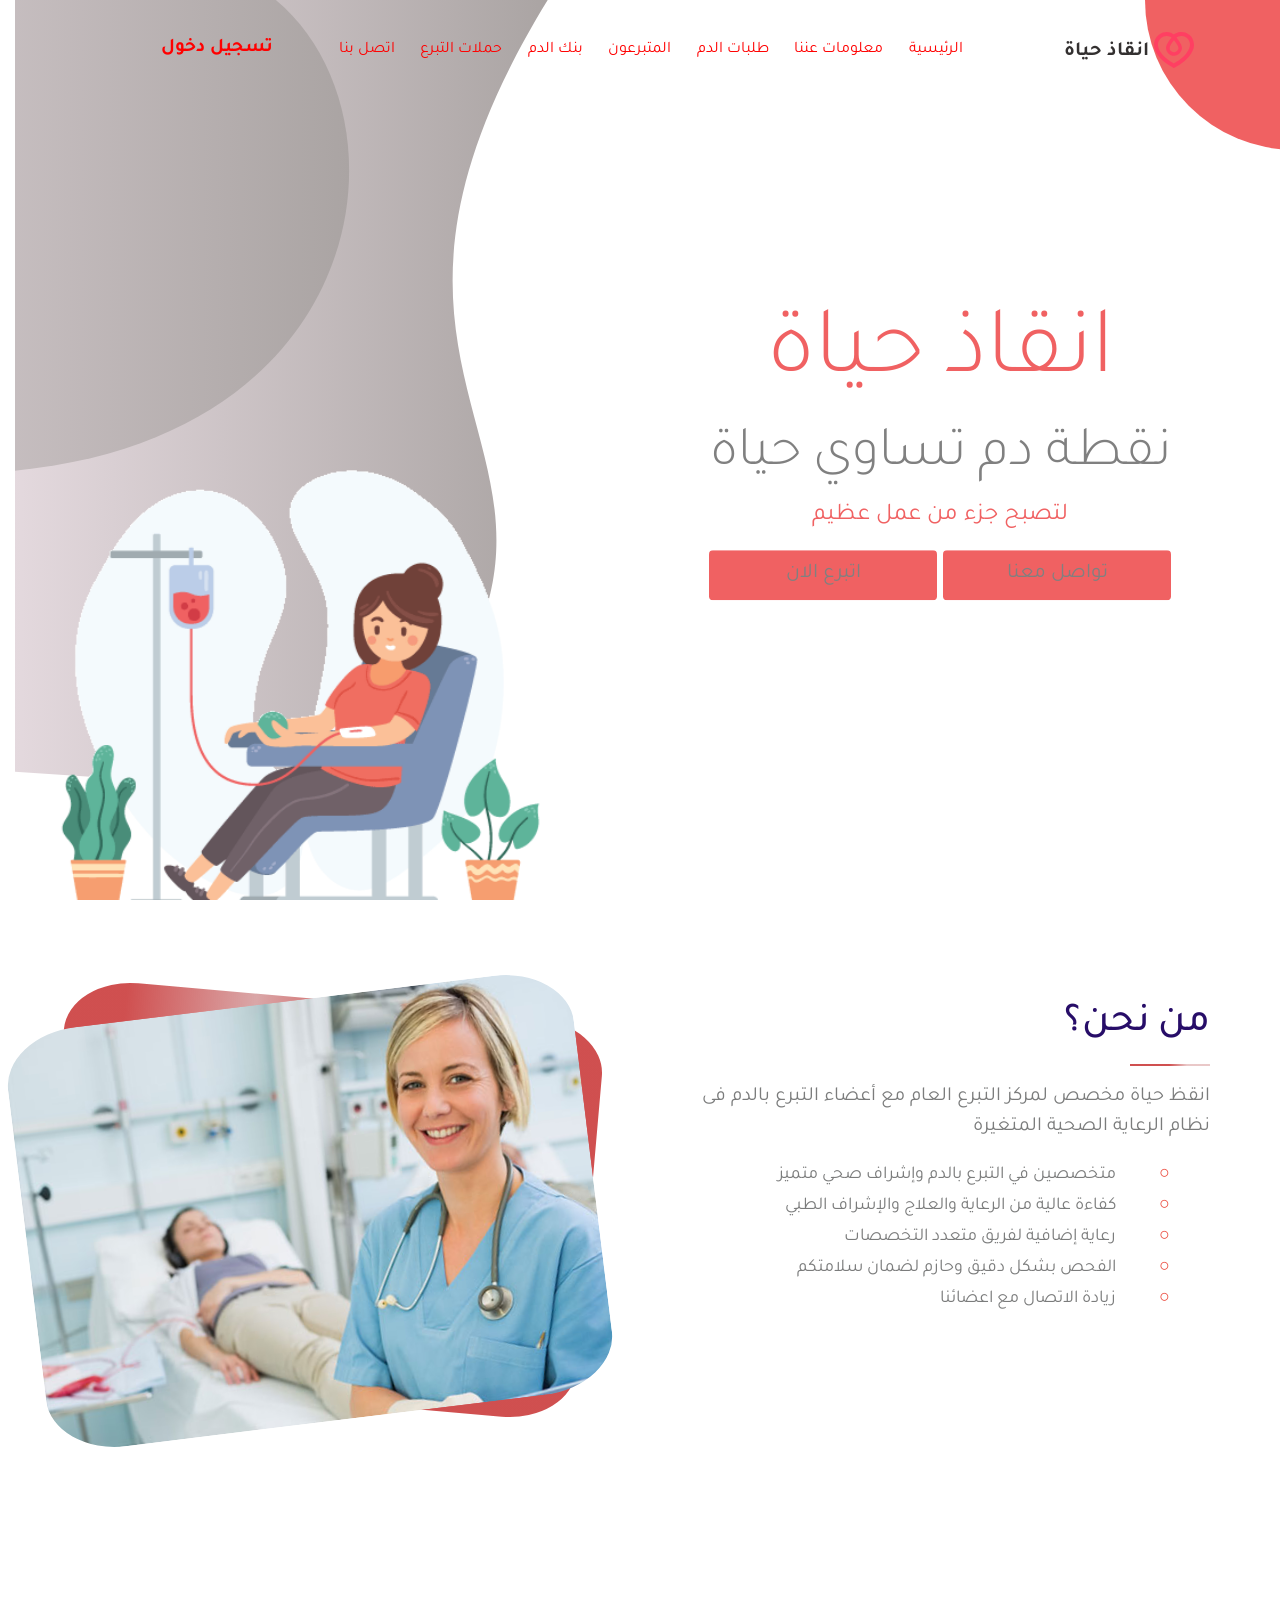
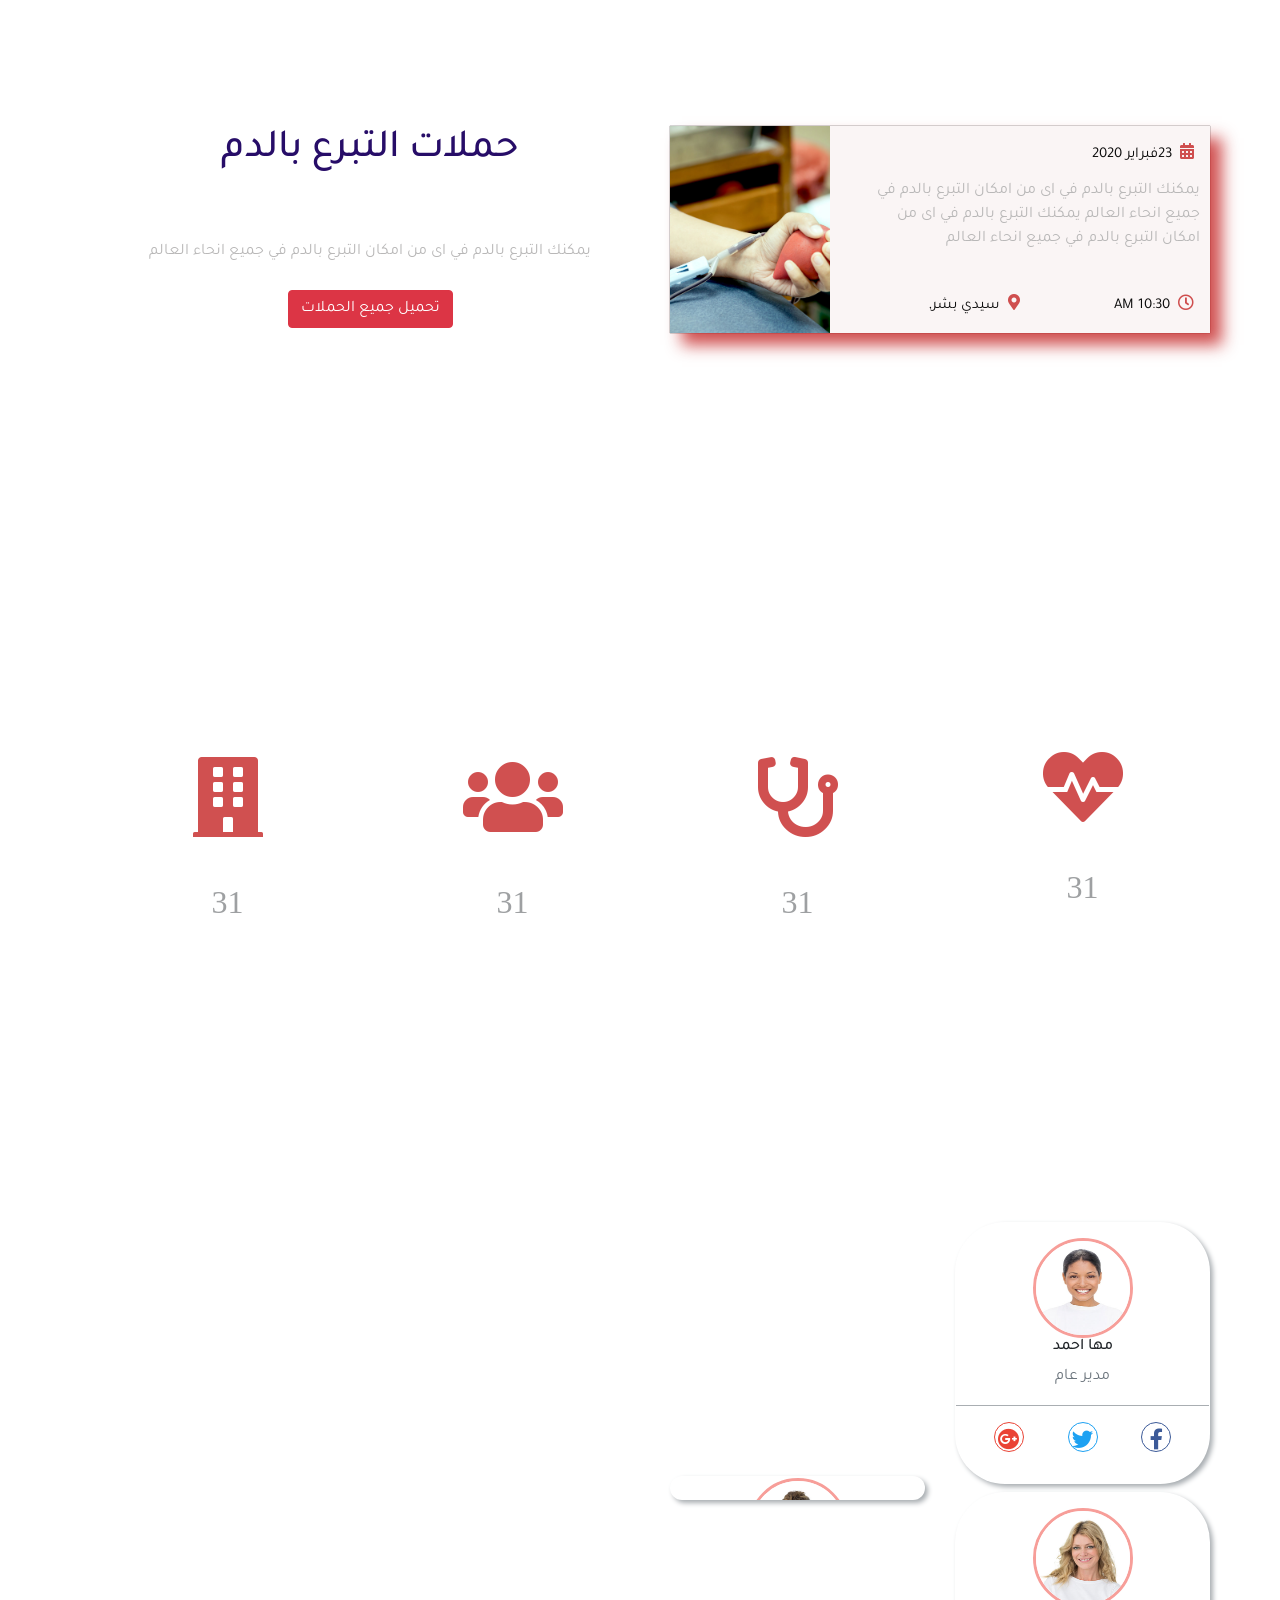
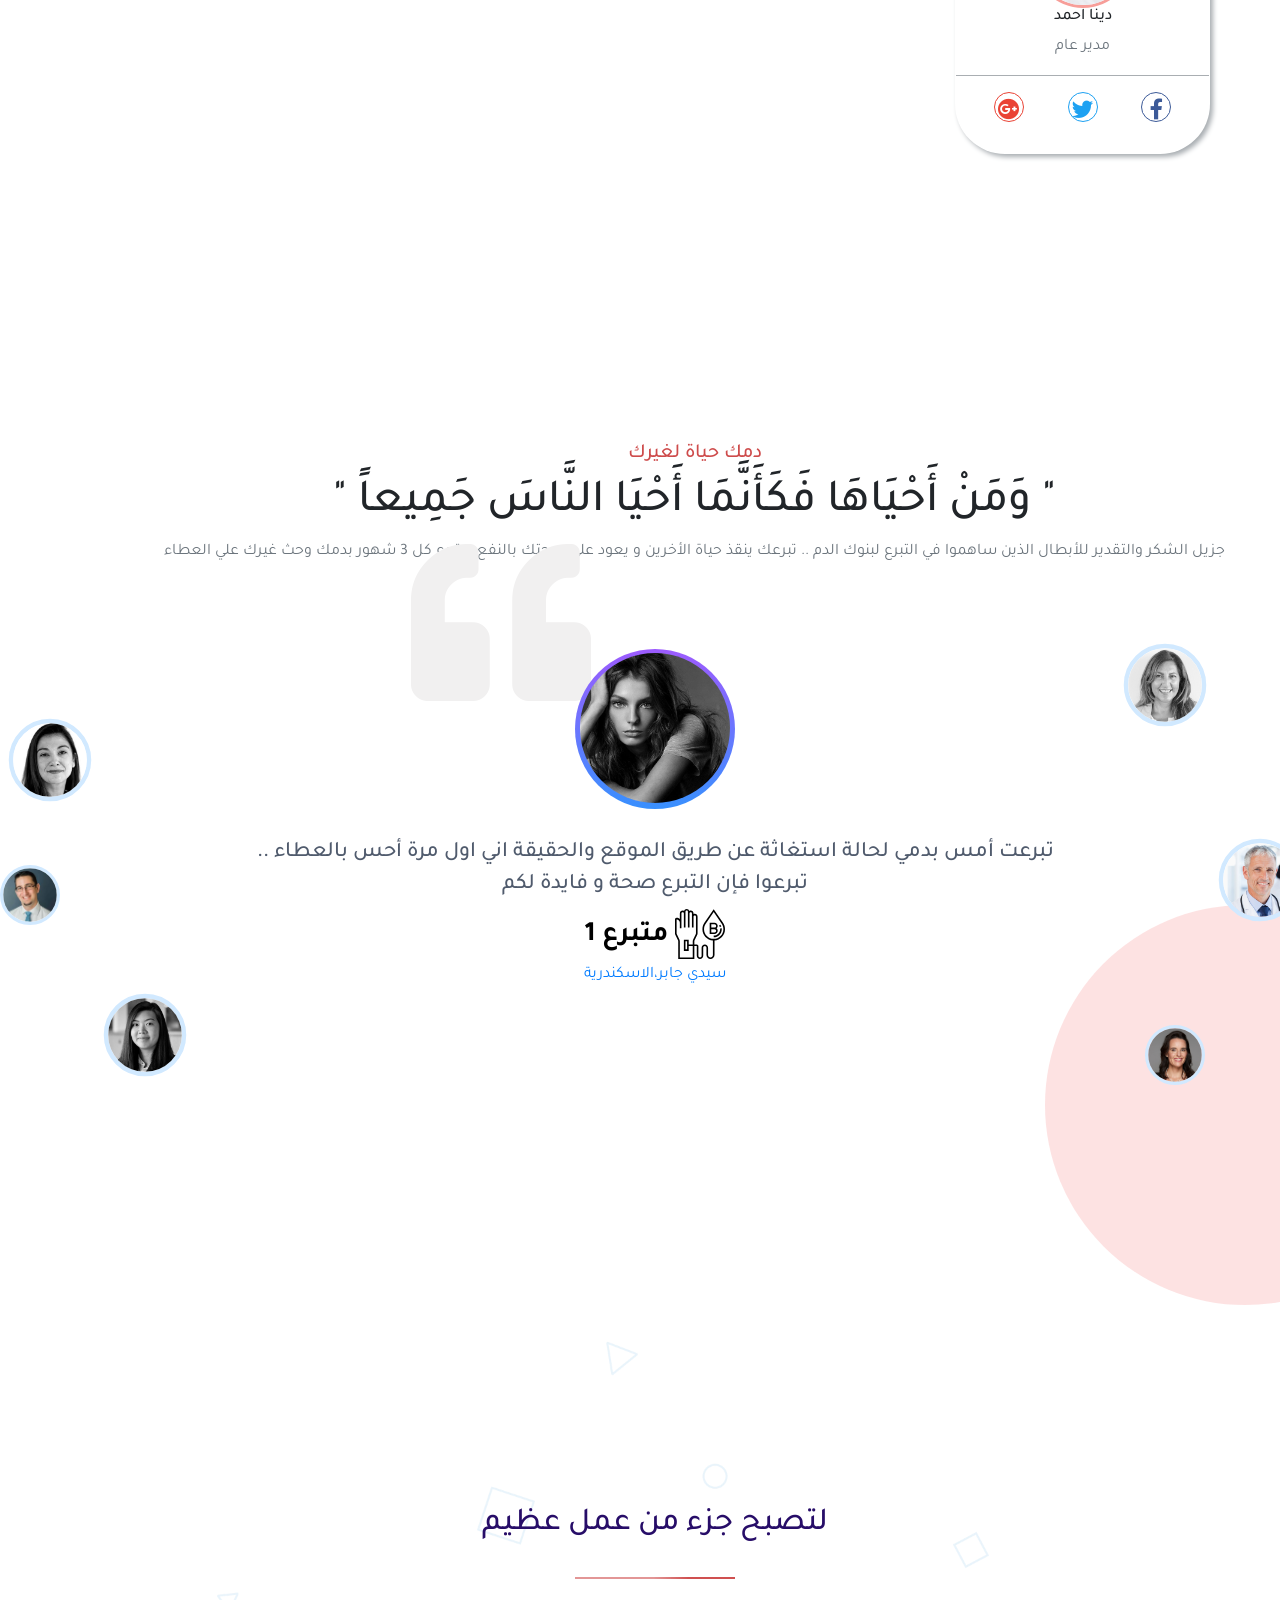
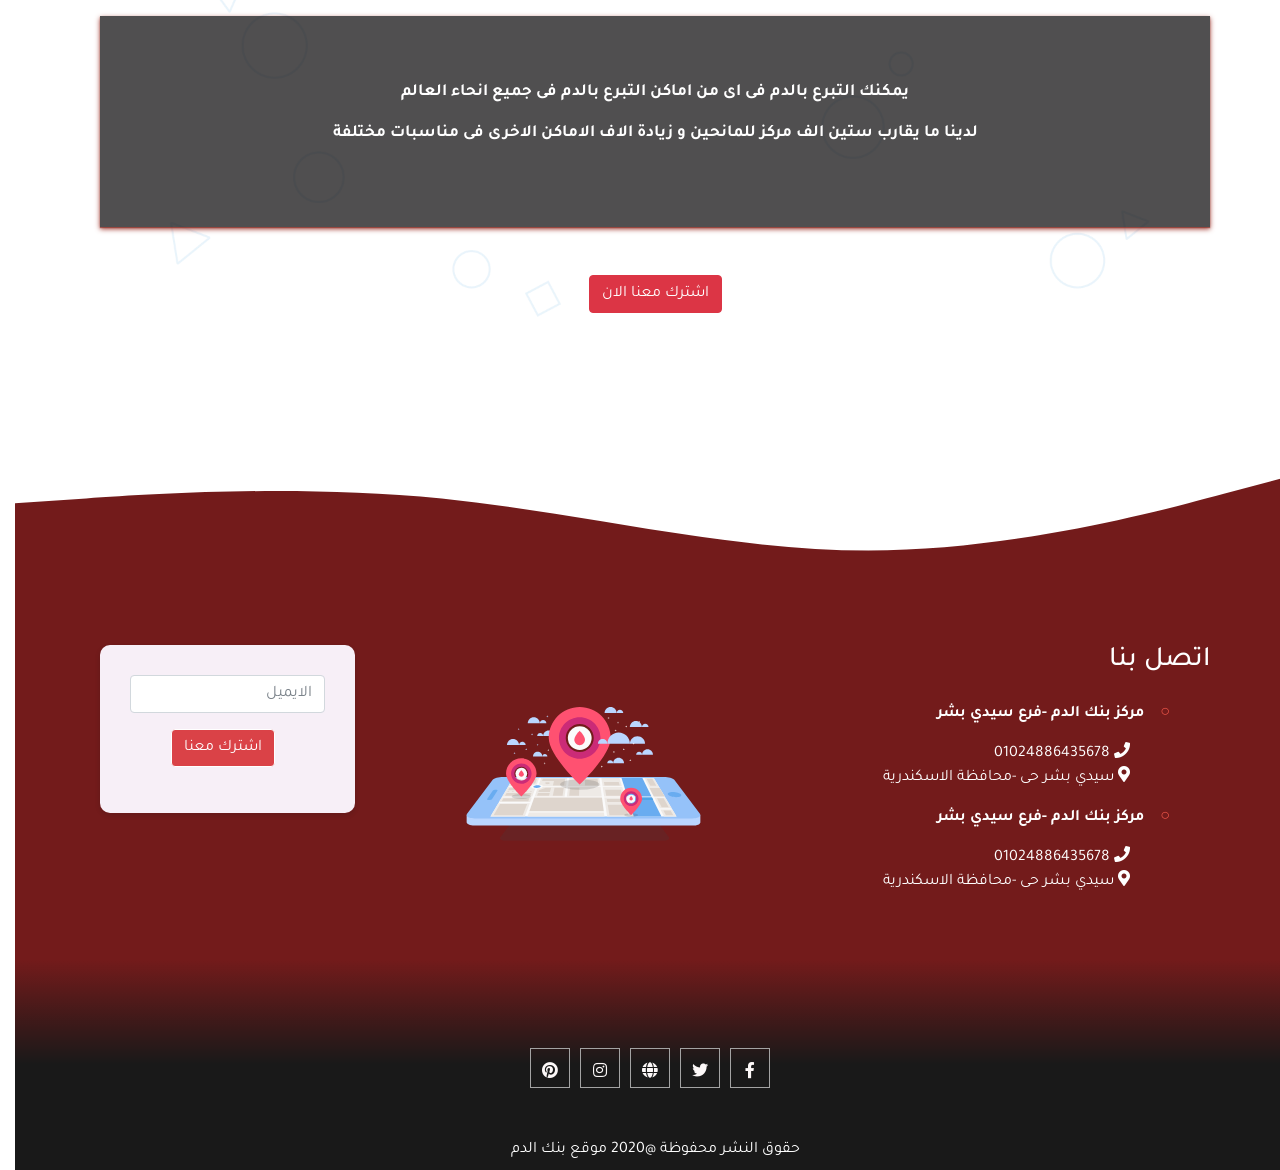
==== index.html @ 77ab312f "init" ====
<!DOCTYPE html>
<html lang="en">

<head>

  <title>Blood</title>
  <link rel="stylesheet" href="https://cdnjs.cloudflare.com/ajax/libs/animate.css/4.0.0/animate.min.css" />
  <link rel="stylesheet" href="css/bootstrap.min.css">
  <link rel="stylesheet" href="css/all.min.css">
  <link rel="stylesheet" href="css/index.css">

</head>

<body>





  <!--start nav-->

  <nav class="navbar navbar-expand-lg navbar-light bg-transperant  ">
    <div class="mynav container">
      <a class="navbar-brand " href="#"><img src="img/savelife-red.svg" alt="" style="width:40px ;"> انقاذ حياة </a>
      <button class="navbar-toggler " type="button" data-toggle="collapse" data-target="#navbarSupportedContent"
        aria-controls="navbarSupportedContent" aria-expanded="false" aria-label="Toggle navigation">
        <span class="navbar-toggler-icon"></span>
      </button>


      <div class="collapse navbar-collapse " id="navbarSupportedContent">

        <ul class="navbar-nav mr-auto ">



          <li class="nav-item ">
            <a class="nav-link" href="#home">الرئيسية <span class="sr-only">(current)</span></a>
          </li>
          <li class="nav-item ">
            <a class="nav-link" href="#about">معلومات عننا <span class="sr-only">(current)</span></a>
          </li>
          <li class="nav-item ">
            <a class="nav-link" href="bloodRequests.html">طلبات الدم<span class="sr-only">(current)</span></a>
          </li>
          <li class="nav-item ">
            <a class="nav-link " href="volunteers.html"> المتبرعون <span class="sr-only">(current)</span></a>
          </li>
          <li class="nav-item ">
            <a class="nav-link" href="#blood-bank">بنك الدم <span class="sr-only">(current)</span></a>
          </li>
          <li class="nav-item ">
            <a class="nav-link" href="#camps">حملات التبرع <span class="sr-only">(current)</span></a>
          </li>
          <li class="nav-item ">
            <a class="nav-link " href="#footer">اتصل بنا <span class="sr-only">(current)</span></a>
          </li>





        </ul>

      </div>

      <div class="collapse navbar-collapse mr-auto " id="navbarSupportedContent">
        <ul class="navbar-nav  ">

          <li class="nav-item ">
            <a class="nav-link reg  " href="#blood-bank" data-toggle="modal" data-target="#exampleModal">تسجيل دخول
              <span class="sr-only">(current)</span></a>
          </li>
          <!--  <li class="nav-item dropdown  ">
            <a class="nav-link dropdown-toggle " href="#" id="navbarDropdown" role="button" data-toggle="dropdown" aria-haspopup="true" aria-expanded="false">
     <img src="img/creative-illustration-default-avatar-profile-placeholder-isolated-background-art-design-grey-photo-blank-template-mockup-144849704.jpg"style="width:40px" class="rounded-circle" alt="">
            </a>
            <div class="dropdown-menu" aria-labelledby="navbarDropdown">
              <a class="dropdown-item text-center" href="#">الصفحة الشخصية</a>
             
              <div class="dropdown-divider"></div>
              <a class="dropdown-item text-center" href="#"> خروج</a>
            </div>
          </li>
        -->

        </ul>
      </div>
    </div>
  </nav>
  <!--end nav-->

       <!--start home section-->
       <section id="home">

        <div class=" home-header ">
         
        <div class="circle1-header"></div>
        <div class="circle2-header"></div>
            <div class="container">
              <div class="row">
                <div class="col-md-6  header-content ">
                  <header class="header-title">
                  
                    <h1 class="display-1" >انقاذ حياة</h1>
                    <h4 class="display-4">نقطة دم تساوي حياة</h4>
                    <p>لتصبح جزء من عمل عظيم </p>
                    <a href="regestration.html" class="btn main-bgcolor ">تواصل معنا</a>
                  <a href="regestration.html" class="btn main-bgcolor ">اتبرع الان</a>
                 
                </header>
               
                
                
                </div>
            <div class="col-md-6  div_img">
              <img src="img/img-header.png" alt="" class=" img-header ">
            
            </div>
          
             
            </div>
            </div>
            <div style="height: 70%; overflow: hidden;"class="wave-left1" ><svg viewBox="0 0 500 150" preserveAspectRatio="none" style="height: 100%; width: 100%;"><path d="M90.52,-4.64 C173.47,22.00 142.43,152.26 -146.50,100.95 L-126.75,64.44 L0.00,0.00 Z" style="stroke: none; fill: url(#grad1);"></path>
              <defs>
                <linearGradient id="grad1" x1="0%" y1="0%" x2="100%" y2="0%">
                  <stop offset="0%" style="stop-color:rgb(228, 217, 222);stop-opacity:1" />
                  <stop offset="100%" style="stop-color:rgb(170, 164, 163);stop-opacity:1" />
                </linearGradient>
              </defs></svg></div>
          
            <div style="height: 100%; overflow: hidden;"class="wave-left2" ><svg viewBox="0 0 500 150" preserveAspectRatio="none" style="height: 100%; width: 100%;"><path d="M208.09,0.00 C105.42,71.34 262.02,75.97 136.45,132.52 L-1.24,128.57 L0.00,0.00 Z" style="stroke: none; fill: url(#grad1);"></path>
              <defs>
                <linearGradient id="grad1" x1="0%" y1="0%" x2="100%" y2="0%">
                  <stop offset="0%" style="stop-color:rgb(228, 217, 222);stop-opacity:1" />
                  <stop offset="100%" style="stop-color:rgb(170, 164, 163);stop-opacity:1" />
                </linearGradient>
              </defs></svg></div>
          
        
        
        
              
        
        </div>
            </section>
        
        
            
           <!--end home section-->


  <!--about section-->
  <section id="about">
    <div class="container">
      <div class="row">

        <div class="col-md-6">

          <div class="about-layer  fade">
            <h1>من نحن؟</h1>
            <div class="line my-3"></div>
            <p class="my-3 fade">انقظ حياة مخصص لمركز التبرع العام مع أعضاء التبرع بالدم فى نظام الرعاية الصحية المتغيرة
            </p>
            <ul>
              <li>متخصصين في التبرع بالدم وإشراف صحي متميز </li>
              <li>كفاءة عالية من الرعاية والعلاج والإشراف الطبي</li>
              <li>رعاية إضافية لفريق متعدد التخصصات</li>
              <li>الفحص بشكل دقيق وحازم لضمان سلامتكم</li>
              <li>زيادة الاتصال مع اعضائنا</li>
            </ul>
          </div>

        </div>


        <div
          class="col-md-6 cont animate__animated  animate__rotateInDownLeft  animate__fadeInTopRight animate__delay-1s">
          <div class="layer ">
          </div>

          <img src="img/about/gallery_2.jpg" class="w-100 ">

        </div>
      </div>
    </div>
  </section>
  <!--end about-->



  <!--camps section-->
  <section id="camps">
    <div class="container">
      <div class="row ">

        <div class="col-md-6 py-5">
          <div class="capms-layers1  my-5 ">
            <div class="row">
              <div class="col-md-8 ">
               <span  class="event-info mr-3" > <i class="fas fa-calendar-alt"></i><span class="mr-2 text-1">23فبراير 2020</span> </span> 
               <p class="event-content" >
                يمكنك التبرع بالدم في اى من امكان التبرع بالدم في جميع انحاء العالم
                يمكنك التبرع بالدم في اى من امكان التبرع بالدم في جميع انحاء العالم </p>
               <div class="row px-3">
             
                 <div class="col-sm-6">
                  <span class="event-info"><i class="far fa-clock"></i><span class="mr-2 text-1">10:30 AM</span></span>
                 </div>
                 <div class="col-sm-6">
                  <span class="event-info"><i class="fas fa-map-marker-alt"></i><span class="mr-2 text-1">سيدي بشر,</span></span>
                 </div>
                
               </div>
             
              </div>

              <div class="col-md-4  ">
                <img src="img/event_1.jpg" class="img-fluid">
              </div>
            </div>
            
          </div>
        </div>


        <div class="col-md-6">
          <div class="capms-layers2 text-center my-5">
            <h1 class="event-title py-5">حملات التبرع بالدم </h1>
            <p class="event-content">يمكنك التبرع بالدم في اى من امكان التبرع بالدم في جميع انحاء العالم </p>
            <button class="btn btn-danger">تحميل جميع الحملات </button>
          </div>
        </div>
      </div>
    </div>
  </section>
  <!--end camps section-->



  <!--start counter-->
  <section id="counter">
    <div class="container">
      <div class="overlay"></div>
      <div class="row">
        <div class="col-md-3 space-counter">
          <div class="counter-box">
            <div class="icon text-center m-auto pt-4">
              <i class="fas fa-heartbeat fa-lg"></i>
              <p class="counter">2578</p>

            </div>
          </div>
        </div>

        <div class="col-md-3 space-counter">
          <div class="counter-box">
            <div class="icon text-center m-auto pt-4">
              <i class="fas fa-stethoscope"></i>
              <p class="counter">2578</p>
            </div>

          </div>
        </div>

        <div class="col-md-3 space-counter">
          <div class="counter-box">
            <div class="icon text-center m-auto pt-4">
              <i class="fas fa-users"></i>
              <p class="counter">2578</p>
            </div>


          </div>
        </div>

        <div class="col-md-3 space-counter">
          <div class="counter-box">
            <div class="icon text-center m-auto pt-4">
              <i class="fas fa-building"></i>
              <p class="counter">2578</p>
            </div>

          </div>
        </div>

      </div>
    </div>
  </section>

  <!--/counter-->
  <!-- donors section-->
  <section class="" id="donors">
    <div class="circle" id="circleOne"></div>
    <div class="circle" id="circleTwo"></div>
    <div class="circle" id="circleThree"></div>
    <div class="container">
      <div class="row align-items-center">
        <div class="col-md-6">
          <div class="row align-items-center">
            <div class="col-md-6 ">
              <div class="item mb-2  text-center">
                <img src="img/team_6.jpg" />
                <h6>مها احمد</h6>
                <p class="text-muted">مدير عام</p>
                <div class="icons row justify-content-around">
                  <i class="fab fa-facebook-f fa-lg myfbook"></i>
                  <i class="fab fa-twitter fa-lg mytwitter"></i>
                  <i class="fab fa-google-plus fa-lg mygoogle"></i>
                </div>
              </div>
              <div class="item mb-2  text-center">
                <img src="img/team_7.jpg" />
                <h6>دينا احمد</h6>
                <p class="text-muted">مدير عام</p>
                <div class="icons row justify-content-around">
                  <i class="fab fa-facebook-f fa-lg myfbook"></i>
                  <i class="fab fa-twitter fa-lg mytwitter"></i>
                  <i class="fab fa-google-plus fa-lg mygoogle"></i>
                </div>
              </div>
            </div>
            <div class="col-md-6">
              <div class="item mb-2  text-center">
                <img src="img/team_9.jpg" />
                <h6>محمد احمد</h6>
                <p class="text-muted">مدير عام</p>
                <div class="icons row justify-content-around">
                  <i class="fab fa-facebook-f fa-lg myfbook"></i>
                  <i class="fab fa-twitter fa-lg mytwitter"></i>
                  <i class="fab fa-google-plus fa-lg mygoogle"></i>
                </div>
              </div>
            </div>

          </div>
        </div>
        <div class="col-md-6">
          <div class="detail">
            <h3 class="py-4 position-relative">قابل متطوعينا</h3>
            <p class="my-4 text-muted"> فخورون بكل فرد مبادر بالعطاء على عمله الإنساني.
              فخور بكل فرد مبادر بالعطاء على عمله الإنساني
              فخور بكل فرد مبادر بالعطاء على عمله الإنساني
              فخور بكل فرد مبادر بالعطاء على عمله الإنساني
              فخور بكل فرد مبادر بالعطاء على عمله الإنساني
            </p>
            <div class="text-left mt-5">
              <a href="volunteers.html" class="btn btn-outline-danger font-weight-bold">المزيد</a>
            </div>
          </div>
        </div>
      </div>
    </div>
  </section>
  <!-- /donors section-->

  <!-- Testimonials Section Start -->

      <section id="testimonial-area">
        <div class="testiCircle"></div>
        <div class="container">
          <span class="testiSign "><i class="fas fa-quote-left"></i></span>
             <div class="row"> 

                <div>
                    <div class="section-heading text-center">
                        <h5> دمك حياة لغيرك </h5>
                        <h2>" وَمَنْ أَحْيَاهَا فَكَأَنَّمَا أَحْيَا النَّاسَ جَمِيعاً "</h2>
                        <p class="text-muted"> جزيل الشكر والتقدير للأبطال الذين ساهموا في التبرع لبنوك الدم .. تبرعك ينقذ حياة الأخرين و يعود علي صحتك بالنفع .. تبرع كل 3 شهور بدمك وحث غيرك علي العطاء </p>
                    </div>

                </div>
            </div>
        
        </div>


        <div class="testi-wrap">
            <div class="client-single active position-1" data-position="position-1">
                <div class="client-img">
                    <img src="img/testimonial/ed73b7dddcb502d5aa705306177105fc.jpg" alt="">
                </div>
                <div class="client-comment">
                  <h3>تبرعت أمس بدمي لحالة استغاثة عن طريق الموقع والحقيقة اني اول مرة أحس بالعطاء .. تبرعوا فإن التبرع صحة و فايدة لكم</h3>
                </div>
                <div class="client-info">
                    <h3><img src="img/testimonial/005-blood-type.svg" alt=""> متبرع 1  </h3>
                    <p><a href="https://manjaygupta.com">سيدي جابر،الاسكندرية </a></p>
                </div>
            </div>
          
            <div class="client-single inactive position-2" data-position="position-2">
                <div class="client-img">
                    <img src="img/testimonial/images (1).jpg" alt="">
                </div>
                <div class="client-comment">
                  <h3>جاءني اشعار بأن توجد حالة استغاثة لوالدة شخص لديها كانسر حفظكم الله جميها وعلي الفور توجهت لبنك الدم وتبرعت لها .. تبرعوا فإن تبرعك بدمك صدقة وجزاءها عند الله كبير</h3>
                </div>
                <div class="client-info">
                    <h3><img src="img/testimonial/005-blood-type.svg" alt=""> متبرع 2</h3>
                    <p><a href="https://manjaygupta.com">الابراهيمية،الاسكندرية</a></p>
                </div>
            </div>
        
            <div class="client-single inactive position-3" data-position="position-3">
                <div class="client-img">
                    <img src="img/testimonial/images.jpg" alt="">
                </div>
                <div class="client-comment">
                  <h3>تبرعت أمس بدمي لحالة استغاثة عن طريق الموقع والحقيقة اني اول مرة أحس بالعطاء .. تبرعوا فإن التبرع صحة و فايدة لكم</h3>
                </div>
                <div class="client-info">
                    <h3><img src="img/testimonial/005-blood-type.svg" alt=""> متبرع 3</h3>
                    <p><a href="https://manjaygupta.com">الابراهيمية،الاسكندرية</a></p>
                </div>
            </div>
           
            <div class="client-single inactive position-4" data-position="position-4">
                <div class="client-img">
                    <img src="img/testimonial/m1_2426_bw-500x500.jpg" alt="">
                </div>
                <div class="client-comment">
                  <h3>تبرعت أمس بدمي لحالة استغاثة عن طريق الموقع والحقيقة اني اول مرة أحس بالعطاء .. تبرعوا فإن التبرع صحة و فايدة لكم</h3>
                </div>
                <div class="client-info">
                    <h3><img src="img/testimonial/005-blood-type.svg" alt=""> متبرع 4</h3>
                    <p><a href="https://manjaygupta.com">الابراهيمية،الاسكندرية</a></p>
                </div>
            </div>
          
            <div class="client-single inactive position-5" data-position="position-5">
                <div class="client-img">
                    <img src="img/testimonial/5.jpg" alt="">
                </div>
                <div class="client-comment">
                  <h3>تبرعت أمس بدمي لحالة استغاثة عن طريق الموقع والحقيقة اني اول مرة أحس بالعطاء .. تبرعوا فإن التبرع صحة و فايدة لكم</h3>
                </div>
                <div class="client-info">
                    <h3><img src="img/testimonial/005-blood-type.svg" alt=""> متبرع 5</h3>
                    <p><a href="https://manjaygupta.com">الابراهيمية،الاسكندرية</a></p>
                </div>
            </div>
          
            <div class="client-single inactive position-6" data-position="position-6">
                <div class="client-img">
                    <img src="img/testimonial/6.jpg" alt="">
                </div>
                <div class="client-comment">
                  <h3>تبرعت أمس بدمي لحالة استغاثة عن طريق الموقع والحقيقة اني اول مرة أحس بالعطاء .. تبرعوا فإن التبرع صحة و فايدة لكم</h3>
                </div>
                <div class="client-info">
                    <h3><img src="img/testimonial/005-blood-type.svg" alt=""> متبرع 6</h3>
                    <p><a href="https://manjaygupta.com">الابراهيمية،الاسكندرية</a></p>
                </div>
            </div>
          
            <div class="client-single inactive position-7" data-position="position-7">
                <div class="client-img">
                    <img src="img/testimonial/7.jpg" alt="">
                </div>
                <div class="client-comment">
                  <h3>تبرعت أمس بدمي لحالة استغاثة عن طريق الموقع والحقيقة اني اول مرة أحس بالعطاء .. تبرعوا فإن التبرع صحة و فايدة لكم</h3>
                </div>
                <div class="client-info">
                    <h3><img src="img/testimonial/005-blood-type.svg" alt=""> متبرع 7</h3>
                    <p><a href="https://manjaygupta.com">الابراهيمية،الاسكندرية</a></p>

            <div class="testi-wrap">
                <div class="client-single active position-1" data-position="position-1">
                    <div class="client-img">
                        <img src="img/testimonial/ed73b7dddcb502d5aa705306177105fc.jpg" alt="">
                    </div>
                    <div class="client-comment">
                      <h3>تبرعت أمس بدمي لحالة استغاثة عن طريق الموقع والحقيقة اني اول مرة أحس بالعطاء .. تبرعوا فإن التبرع صحة و فايدة لكم</h3>
                    </div>
                    <div class="client-info">
                        <h3><img src="img/testimonial/005-blood-type.svg" alt=""> متبرع 1  </h3>
                        <p><a href="https://manjaygupta.com">سيدي جابر،الاسكندرية </a></p>
                    </div>
                </div>
              
                <div class="client-single inactive position-2" data-position="position-2">
                    <div class="client-img">
                        <img src="img/testimonial/images (1).jpg" alt="">
                    </div>
                    <div class="client-comment">
                      <h3>جاءني اشعار بأن توجد حالة استغاثة لوالدة شخص لديها كانسر حفظكم الله جميها وعلي الفور توجهت لبنك الدم وتبرعت لها .. تبرعوا فإن تبرعك بدمك صدقة وجزاءها عند الله كبير</h3>
                    </div>
                    <div class="client-info">
                        <h3><img src="img/testimonial/005-blood-type.svg" alt=""> متبرع 2</h3>
                        <p><a href="https://manjaygupta.com">الابراهيمية،الاسكندرية</a></p>
                    </div>
                </div>
            
                <div class="client-single inactive position-3" data-position="position-3">
                    <div class="client-img">
                        <img src="img/testimonial/images.jpg" alt="">
                    </div>
                    <div class="client-comment">
                      <h3>تبرعت أمس بدمي لحالة استغاثة عن طريق الموقع والحقيقة اني اول مرة أحس بالعطاء .. تبرعوا فإن التبرع صحة و فايدة لكم</h3>
                    </div>
                    <div class="client-info">
                        <h3><img src="img/testimonial/005-blood-type.svg" alt=""> متبرع 3</h3>
                        <p><a href="https://manjaygupta.com">الابراهيمية،الاسكندرية</a></p>
                    </div>
                </div>
               
                <div class="client-single inactive position-4" data-position="position-4">
                    <div class="client-img">
                        <img src="img/testimonial/m1_2426_bw-500x500.jpg" alt="">
                    </div>
                    <div class="client-comment">
                      <h3>تبرعت أمس بدمي لحالة استغاثة عن طريق الموقع والحقيقة اني اول مرة أحس بالعطاء .. تبرعوا فإن التبرع صحة و فايدة لكم</h3>
                    </div>
                    <div class="client-info">
                        <h3><img src="img/testimonial/005-blood-type.svg" alt=""> متبرع 4</h3>
                        <p><a href="https://manjaygupta.com">الابراهيمية،الاسكندرية</a></p>
                    </div>
                </div>
              
                <div class="client-single inactive position-5" data-position="position-5">
                    <div class="client-img">
                        <img src="img/testimonial/5.jpg" alt="">
                    </div>
                    <div class="client-comment">
                      <h3>تبرعت أمس بدمي لحالة استغاثة عن طريق الموقع والحقيقة اني اول مرة أحس بالعطاء .. تبرعوا فإن التبرع صحة و فايدة لكم</h3>
                    </div>
                    <div class="client-info">
                        <h3><img src="img/testimonial/005-blood-type.svg" alt=""> متبرع 5</h3>
                        <p><a href="https://manjaygupta.com">الابراهيمية،الاسكندرية</a></p>
                    </div>
                </div>
              
                <div class="client-single inactive position-6" data-position="position-6">
                    <div class="client-img">
                        <img src="img/testimonial/6.jpg" alt="">
                    </div>
                    <div class="client-comment">
                      <h3>تبرعت أمس بدمي لحالة استغاثة عن طريق الموقع والحقيقة اني اول مرة أحس بالعطاء .. تبرعوا فإن التبرع صحة و فايدة لكم</h3>
                    </div>
                    <div class="client-info">
                        <h3><img src="img/testimonial/005-blood-type.svg" alt=""> متبرع 6</h3>
                        <p><a href="https://manjaygupta.com">الابراهيمية،الاسكندرية</a></p>
                    </div>
                </div>
              
                <div class="client-single inactive position-7" data-position="position-7">
                    <div class="client-img">
                        <img src="img/testimonial/7.jpg" alt="">
                    </div>
                    <div class="client-comment">
                      <h3>تبرعت أمس بدمي لحالة استغاثة عن طريق الموقع والحقيقة اني اول مرة أحس بالعطاء .. تبرعوا فإن التبرع صحة و فايدة لكم</h3>
                    </div>
                    <div class="client-info">
                        <h3><img src="img/testimonial/005-blood-type.svg" alt=""> متبرع 7</h3>
                        <p><a href="https://manjaygupta.com">الابراهيمية،الاسكندرية</a></p>
                    </div>

                </div>
            </div>
           
        </div>
    </div>
</section>

  <!-- End Testimonial -->


  <!-- greatWork section -->
  <section id="greatWork">
    <div class="container">
      <div class="head text-center">
        <h2 class="pb-4 mb-5 position-relative">لتصبح جزء من عمل عظيم</h2>
        <div class="great-workContent">
          <p class="text">يمكنك التبرع بالدم فى اى من اماكن التبرع بالدم فى جميع انحاء العالم</p>
          <p class="text">لدينا ما يقارب ستين الف مركز للمانحين و زيادة الاف الاماكن الاخرى فى مناسبات مختلفة</p>
        </div>
        <a class="btn btn-danger text-white my-5">اشترك معنا الان</a>
      </div>
    </div>
  </section>
  <!-- /greatWork section -->

  <!--footer-->
  <svg xmlns="http://www.w3.org/2000/svg" viewBox="0 0 1440 320">

    <path fill="#640303" fill-opacity="0.9"
      d="M0,160L80,154.7C160,149,320,139,480,154.7C640,171,800,213,960,213.3C1120,213,1280,171,1360,149.3L1440,128L1440,320L1360,320C1280,320,1120,320,960,320C800,320,640,320,480,320C320,320,160,320,80,320L0,320Z">
    </path>
  </svg>
  <section id="footer">
    <div class="container">
      <div class="row  ">

        <div class="col-md-9">
          <div class="row">
            <div class="col-md-7">
              <div class="call-info">
                <h3>اتصل بنا</h3>
                <ul>
                  <li class="addres">مركز بنك الدم -فرع سيدي بشر
                    <ul class="my-3">
                      <li><i class="fas fa-phone"></i> 01024886435678</li>
                      <li> <i class="fas fa-map-marker-alt"></i> سيدي بشر حى -محافظة الاسكندرية</li>
                    </ul>
                  </li>
                  <li class="addres">مركز بنك الدم -فرع سيدي بشر
                    <ul class="my-3">
                      <li><i class="fas fa-phone"></i> 01024886435678</li>
                      <li> <i class="fas fa-map-marker-alt"></i> سيدي بشر حى -محافظة الاسكندرية</li>
                    </ul>
                  </li>

                </ul>
              </div>
            </div>

            <div class="col-md-4">
              <div class="location-img d-flex justify-content-center">
                <img src="img/localisation.svg">
              </div>
            </div>
          </div>
        </div>

        <div class="col-md-3">

          <div class="footer-left ">
            <div class="subscribe-box ">
              <form>

                <input type="email" class="form-control" id="inputEmail3" placeholder="الايميل">

                <button type="button" class="btn btn-outline-secondary my-3 ">اشترك معنا</button>
              </form>
            </div>

          </div>
        </div>

      </div>
    </div>
    <div class="footer-down py-2">
      <div class="social-list d-flex justify-content-center">
        <a href="#" class=""><i class="fab fa-facebook-f"></i></a>
        <a href="#" class=""><i class="fab fa-twitter"></i></a>
        <a href="#" class=""><i class="fas fa-globe"></i></a>
        <a href="#" class=""><i class="fab fa-instagram"></i></a>
        <a href="#" class=""><i class="fab fa-pinterest fa-fw"></i></a>
      </div>
      <p>حقوق النشر محفوظة @2020 موقع بنك الدم</p>
    </div>
  </section>


  <!--end footer-->

  <!--modale-->
  <div class="modal fade" id="exampleModal" tabindex="-1" role="dialog" aria-labelledby="exampleModalLabel"
    aria-hidden="true">
    <div class="modal-dialog  modal-sm">
      <div class="modal-content">
        <div class="modal-header">

          <form class="form-inline">

            <div class="input-group mb-2 ml-sm-2">
              <input type="text" class="form-control " id="inlineFormInputGroupUsername2" placeholder="اسم المستخدم ">
            </div>
            <div class="input-group mb-2 ml-sm-2">
              <input type="password" class="form-control" id="inlineFormInputGroupUsername2" placeholder="الرقم السري ">
            </div>


            <a href="profile.html" class="btn btn-primary  px-3 ml-5 ">دخول </a>
          </form>
        </div>
        <div class="modal-body">
          <a href="regestration.html"><button type="button" class="btn btn-danger ">مستخدم جديد </button></a>
        </div>

      </div>
    </div>
  </div>
  <!--end model-->
  <script src="js/jquery-3.5.1.js"></script>
  <script src="js/popper.min.js"></script>
  <script src="js/bootstrap.min.js"></script>
  <script src="js/index.js"></script>
</body>

</html>
---- css/index.css ----
@import url('https://fonts.googleapis.com/css2?family=Tajawal:wght@500&display=swap');

/* @import url('https://fonts.googleapis.com/css2?family=Markazi+Text:wght@500&display=swap'); */



body
{
  font-family: 'Tajawal', sans-serif;
  overflow-x: hidden;
  /* font-family: 'Markazi Text', serif; */
}

  .main-bgcolor{
    background-color:rgb(240, 97, 98);
   
   }

/* navbar */
.navbar{

  position: fixed;
 padding-top:1.5rem !important;
 
 top:0;
 left:0;
 right: 0;
 z-index: 9999;
 
 
 }
 
 
 
 
 .nav-item a{
 
     padding: .4rem;
     margin: .3rem;
     color:red!important;
 
 }
 
 
 .reg{
     color:black !important;
     font-size: 1.2rem;
     font-weight: bold;
      
     
 
 }
 .navbar-brand{
     color:rgb(51, 48, 48) !important;
    
     font-weight: bold !important;}
     .navbar-brand img{
       
     }
     .navbar-brand img{
      animation: logoAnimate 1.5s infinite;
    }
 
 /* end navbar*/
 
/* start home section */
#home{
  height: 100vh;
  overflow: hidden;
}
.home-header{
  position: relative;
  height: 100%;
  width: 100%;
  overflow: hidden; 

}
.div-img{
  width: 100%;
  height: 100%;
  overflow: auto;
}
.img-header{
  width: 100%;
  position: absolute;
  bottom:-9%;
  left:-12%;
z-index: 10;

}
.header-title{
  width: 100%;
position: absolute;
top:50%;
left:50%;
transform: translate(-50%,-50%);
z-index: 20;
color:rgb(240, 97, 98) !important;
font-size: 1.5rem;

text-align: center;


}
.header-title h4{
  color:grey
}
.header-content{
position: relative;
width: 100%;
height: 100vh;

}

.header-title a{
  color:grey;
  font-size: 1.3rem;
  padding:.5rem 1rem;
  width: 40%;

}
.header-title a:hover{
  color:white;
}



.wave-left1{
  position: absolute;
  top:0;
  left:0;
  width: 100%;
  z-index: 0;
}
.wave-left2{
  position: absolute;
  top:0;
  left:0px;
  width: 100%;
  z-index: -1;
}


.circle1-header{
  width: 500px;
  height: 500px;
  border-radius: 50%;
  position: absolute;
  left:-250px;
  top:-250px;
  background-color:grey;
  z-index: 9999;
  display: none;
}
.circle2-header{
  width: 300px;
  height: 300px;
  border-radius: 50%;
  position: absolute;
  right: -150px;
  top:-150px;
  background-color:rgb(240, 97, 98);
  

}



@keyframes logoAnimate{
  from{
transform: scale(.8);
  }
  to{
  transform: scale(1);
  }
}

/* media query */

@media (max-width: 767px) {

.wave-left1,.wave-left2,.img-header{
  display: none;
}

.home-header{
 
  background-image: url(../img/img2.png);
  background-position: top center;
  background-repeat: no-repeat;
}
.header-title {
  position: absolute;
  top:75%;
  
}
.header-title p{
  display: none;
}
.header-title h4{
  font-size: 20px;
  font-weight: bold;
  padding-bottom: 10px;
}
.header-title h1{
  font-size: 2.5rem;
  font-weight: bold;

}
}

   
/*about section*/
#about
{
    margin-top: 100px;
    margin-bottom: 100px;
    
}

.layer
{
  
    position: relative;
right: 50px;
    border-radius: 13%;
    width: 100%;
    height: 400px;
    transform: rotate(5deg);
    background: linear-gradient(90deg, #c01616c0 11%, rgba(217,165,166,0.9808298319327731) 35%,  #c01616c0 56%);
    
}

.cont img
{
    position: absolute;
    top: 0px;
    right: 60px;
    border-radius: 13%;
    transform: rotate(-7deg);
}

.about-layer h1
{
    color: rgb(39, 13, 104);

}
.line
{
    width: 80px;
    height: 2px;
    background: #EA4335;
    background: linear-gradient(90deg, #c01616c0 49%, rgba(233, 199, 199, 0.981) 71%);
}
.about-layer p
{
    font-size: 20px;
    color: rgb(123, 124, 124);

}

.about-layer ul
{
    list-style: none;
}
.about-layer ul li::before
{
    content: "\25CB";  /* Add content: \2022 is the CSS Code/unicode for a bullet */
    color: #EA4335; /* Change the color */
    font-weight: bold; /* If you want it to be bold */
    display: inline-block; /* Needed to add space between the bullet and the text */
    width: 2em; /* Also needed for space (tweak if needed) */
    margin-left: 1em; /* Also needed for space (tweak if needed) */
}

.about-layer ul li
{
    padding-top: 4px;
    color: rgb(123, 124, 124);
    font-size: 18px
  
}
@media only screen and (min-width: 320px) and (max-width:770px) {
  .layer
{
    right: 0px;
    height: 400px;
    top:50px;
   
}

.cont img
{
    
    top: 0px;
    right: 0px;
    top:50px
}
    

  }
@media only screen and (min-width: 770px) and (max-width:988px) {
  .layer
  {
    height:250px ;
  }


.cont img
{
 top:100px
}
.cont
{
  padding-top: 100px;
}
.line
{
    
    height: 1px;

}
.about-layer p
{
    font-size: 17px;
    font-weight: bold;

}


.about-layer ul li
{
    padding-top: 5px;
  
    font-size: 14px
}
}
@media only screen and (min-width: 990px) and (max-width: 1190px) {
.layer
{
 
  height:330px ;
}


.line
{

    height: 1px;
    background: #EA4335;
  
}
.about-layer p
{
    font-size: 17px;
    font-weight: bold;

}


.about-layer ul li
{
    padding-top: 5px;
  
    font-size: 14px
}

 
}


/*end about*/




/*camps section */
#camps
{
  padding-top:130px;
  padding-bottom: 5rem;
}
.capms-layers1
{
  background-color: rgb(250, 245, 245);
  box-shadow: 12px 12px 15px 0 #c01616c0, 0 0px 1px 0 rgba(0, 0, 0, 2);
 
}
.event-title 
{
  
  color: rgb(39, 13, 104);
}
.event-content
{
  color: #b9b8b8;
   font-size: 16px;
   padding: 10px;
}
.event-info i
{
  margin-top:17px;
  margin-bottom: 10px;
}
.event-info i
{
  color: #c01616c0;
}
.text-1
{
  color: #0a0a0a;
  font-size: 15px;

}
/*end camps section */


/* start counter section */
#counter
{
   
 /* background-image: url(../img/dots.webp); */
    background-position: center center;
    background-size: cover;
    position: relative;
    padding-top: 5rem;
    padding-bottom: 200px;
    
}

.counter-box
{
   
   width:50%;
    font-size: 2rem;
    border-radius: 50%;
    margin: 0 auto;
    text-align: center;
   /* box-shadow: 0 0 0 10px  #be68609f;*/
}
/*.counter-box:hover
{
  background-color:#EA4335;
  color: #fff;
  box-shadow: 0 0 0 10px  #646363;
}*/
.icon p
{
  font-weight: 800px;
  font-family: 'Times New Roman', Times, serif;
  color: #8c8e91d7;
  padding-top: 2rem;
}
.icon i
{
 color:#c01616c0;
 font-size: 80px;

}
.space-counter
{
    margin-top: 9rem;
    font-size: 20px;
}
/* end counter section */


/* donor section */
body{
  direction: rtl;
  text-align: right;
}

#donors{
  padding: 5rem 0;
  margin-bottom: 200px;
  /* background-color: #F7F7F7; */
  position: relative;
  overflow: hidden;
}
#donors .item{
  border-radius: 50px;
  padding: 1rem;
  box-shadow: 3px 3px 5px #a9aeb2;
  background-color: #fff;
  cursor: pointer;
  display: none;
}

#donors .item img{
  width: 100px;
  height: 100px;
  border-radius: 50%;
  border: #F79E99 3px solid;
}

#donors .item .icons{
  padding: 1rem;
  border-top: solid 1px #a9aeb2;
}
#donors .icons i{
  padding: 0.5rem 0;
  border-radius: 50%;
  width: 30px;
  height: 30px;
  /* text-align: center;
  margin: auto; */
}
#donors .icons .myfbook{
  color: #3C5A98;
  border:solid 1px #3C5A98;
}
#donors .icons .mytwitter{
  color: #1DA1F2;
  border:solid 1px #1DA1F2;
}
#donors .icons .mygoogle{
  color: #EA4335;
  border:solid 1px #EA4335;
}
#donors .detail{
  display: none;
}
#donors .detail h3::after{
  content: "";
  content: '';
  position: absolute;
  width: 30%;
  height: 3px;
  background-color: #EA4335;
  bottom: 0;
  right: 1%;
  animation: movaLine 1s infinite alternate-reverse;
}
@keyframes movaLine{
  0%{
      width: 0%;
  }
  100%{
      width: 30%;
  }
}
#donors .circle{
  position: absolute;
  border-radius: 50%;
  background-color:rgba(205,207,209,0.5);
  display: none;
}
#donors #circleOne{
  width: 250px;
  height: 250px;
  left :-10px;
  top : -20%;
}

#donors #circleTwo{
  width: 500px;
  height: 500px;
  right :-50px;
  top : 20%;
}
#donors #circleThree{
  width: 600px;
  height: 600px;
  left : -5%;
  bottom : -25%;
}
/* end donor section */









/* Testimonial Starting by Rana */

#testimonial-area .section-heading h2 {
  font-size: 46px;
  line-height: 58px;
}

#testimonial-area .section-heading h5
{
  color: #ce4b4b;
}

#testimonial-area
{
    margin-top:100px;
    position: relative;
}

.testiCircle
{
  width:400px ; 
  height: 400px;
  position: absolute;
  background-color: #faa9a956;
  border-radius: 50%;
  bottom: 0;
  right:-150px
}

.testiSign
{
  font-size: 180px;
  position: absolute;
  right: 55%;
  top:10%;
  color: #f1f0f0;
}

.testi-wrap {
  position: relative;
  height: 725px;
}

.client-single {
  text-align: center;
  position: absolute;
  -webkit-transition: all 1s ease;
  transition: all 1s ease;
}

.client-info,
.client-comment {
  -webkit-transition: all 0.3s ease;
  transition: all 0.3s ease;
}

.client-single.inactive .client-comment,
.client-single.inactive .client-info {
  display: none;
}
.client-single.inactive .client-comment,
.client-single.inactive .client-info {
  opacity: 0;
  visibility: hidden;
}
.client-single.position-1 {
  -webkit-transform: scale(0.65);
  transform: scale(0.65);
}
.client-single.position-2 {
  left: -40px;
  top: 105px;
}
.client-single.position-3 {
  left: -60px;
  top: 240px;
  -webkit-transform: scale(0.4) !important;
  transform: scale(0.4) !important;
}
.client-single.position-4 {
  left: 55px;
  top: 380px;
}
.client-single.position-5 {
  top: 30px;
  right: 55px;
}
.client-single.position-6 {
  top: 225px;
  right: -40px;
}
.client-single.position-7 {
  top: 400px;
  right: 45px;
  -webkit-transform: scale(0.4) !important;
  transform: scale(0.4) !important;
}
.client-single.active {
  top: 10%;
  left: 50%;
  -webkit-transform: translateX(-50%);
  transform: translateX(-50%);
  z-index: 10;
  width: 70%;
}
.client-single.active .client-comment,
.client-single.active .client-info {
  -webkit-transition-delay: 0.6s;
  transition-delay: 0.6s;
}
.client-single:not(.active) {
  -webkit-transform: scale(0.55);
  transform: scale(0.55);
  z-index: 99;
}
.client-single.active .client-img {
  width: 160px;
  height: 160px;
  margin: 0 auto 24px;
  position: relative;
}
.client-single.active .client-img:before {
  border-radius: 100%;
  content: "";
  background-image: -webkit-gradient(linear, left top, left bottom, from(#9d5bfe), to(#3890fe));
  background-image: linear-gradient(180deg, #9d5bfe 0%, #3890fe 100%);
  padding: 5px;
  width: 160px;
  height: 160px;
  top: -4px;
  left: 0px;
  position: absolute;
  z-index: -1;
}
.client-single .client-img img {
  width: 150px;
  border-radius: 50%;
  border: 8px solid #d1e9ff;
  cursor: pointer;
}
.client-single.active .client-img img {
  max-width: 160px;
  margin: 0 auto 24px;
  border: 0;
}

.client-comment {
  padding: 0 30px;
}
.client-comment h3 {
  font-size: 22px;
  line-height: 32px;
  color: #505b6d;
}
.client-comment span i {
  font-size: 60px;
  color: #0084ff;
  margin: 40px 0 24px;
  display: inline-block;
}

.client-info h3 {
  color: #000;
  font-weight: 600;
  margin-bottom: 4px;
}
.client-info p {
  color: #0084ff;
  text-transform: uppercase;
}

.client-info img
{
  width:50px;
  height: 50px;
}

@media only screen and (min-width: 768px) and (max-width: 991px) {
  #testimonial-area .section-heading h2 {
    font-size: 30px;
  }

  .client-comment h3 {
    font-size: 18px;
    line-height: 28px;
  }

  .client-single.active {
    width: 60%;
  }

  .client-single:not(.active) {
    -webkit-transform: scale(0.55);
    transform: scale(0.35);
  }

  .client-single.position-3,
  .client-single.position-7 {
    -webkit-transform: scale(0.3) !important;
    transform: scale(0.3) !important;
  }

  .client-single.active .client-img img {
    max-width: 100px;
  }

  .client-single.active .client-img::before {
    padding: 5px;
    width: 108px;
    height: 108px;
    top: -4px;
    left: 6px;
  }

  .client-single.active .client-img {
    width: 120px;
    height: 100px;
  }

  .testi-wrap {
    height: 580px;
  }

  /* #testimonial-area {
    padding: 100px 0 0;
  } */
}
@media only screen and (min-width: 480px) and (max-width: 767px) {
  #testimonial-area .section-heading h2 {
    font-size: 30px;
  }

  .client-comment h3 {
    font-size: 14px;
    line-height: 26px;
  }

  .client-single.active {
    width: 60%;
  }

  .client-comment span i {
    font-size: 40px;
  }

  .client-single:not(.active) {
    -webkit-transform: scale(0.55);
    transform: scale(0.35);
  }

  .client-single.position-5,
  .client-single.position-7 {
    right: 0;
  }

  .client-single.position-4 {
    left: 0;
  }

  .client-single.position-3,
  .client-single.position-7 {
    -webkit-transform: scale(0.3) !important;
    transform: scale(0.3) !important;
  }

  .client-single.active .client-img img {
    max-width: 80px;
  }

  .client-single.active .client-img::before {
    padding: 5px;
    width: 88px;
    height: 88px;
    top: -4px;
    left: 16px;
  }

  .client-single.active .client-img {
    width: 120px;
    height: 100px;
  }

  .testi-wrap {
    height: 630px;
  }
}
@media only screen and (min-width: 360px) and (max-width: 479px) {
  #testimonial-area .section-heading h2 {
    font-size: 30px;
    line-height: 40px;
  }

  .client-comment h3 {
    font-size: 14px;
    line-height: 26px;
  }

  .client-single.active {
    width: 80%;
  }

  .client-comment span i {
    font-size: 40px;
  }

  .client-single:not(.active) {
    -webkit-transform: scale(0.25);
    transform: scale(0.25);
  }

  .client-single.position-5,
  .client-single.position-7,
  .client-single.position-6 {
    right: -70px;
  }

  .client-single.position-4 {
    left: -60px;
  }

  .client-single.position-3 {
    left: -75px;
  }

  .client-single.position-3,
  .client-single.position-7 {
    -webkit-transform: scale(0.25) !important;
    transform: scale(0.25) !important;
  }

  .client-single.active .client-img img {
    max-width: 80px;
  }

  .client-single.active .client-img::before {
    padding: 5px;
    width: 88px;
    height: 88px;
    top: -4px;
    left: 16px;
  }

  .client-single.active .client-img {
    width: 120px;
    height: 100px;
  }

  .testi-wrap {
    height: 600px;
  }
}
@media only screen and (min-width: 320px) and (max-width: 359px) {
  #testimonial-area .section-heading h2 {
    font-size: 30px;
  }

  .client-comment h3 {
    font-size: 14px;
    line-height: 26px;
  }

  .client-single.active {
    width: 80%;
  }

  .client-comment span i {
    font-size: 40px;
  }

  .client-single:not(.active) {
    -webkit-transform: scale(0.25);
    transform: scale(0.25);
  }

  .client-single.position-5,
  .client-single.position-7,
  .client-single.position-6 {
    right: -70px;
  }

  .client-single.position-4 {
    left: -60px;
  }

  .client-single.position-3 {
    left: -75px;
  }

  .client-single.position-3,
  .client-single.position-7 {
    -webkit-transform: scale(0.25) !important;
    transform: scale(0.25) !important;
  }

  .client-single.active .client-img img {
    max-width: 80px;
  }

  .client-single.active .client-img::before {
    padding: 5px;
    width: 88px;
    height: 88px;
    top: -4px;
    left: 16px;
  }

  .client-single.active .client-img {
    width: 120px;
    height: 100px;
  }

  .testi-wrap {
    height: 550px;
  }
}

/* Testimonial Ending by Rana */


/* greatWork section */
#greatWork{

  padding-top: 200px;
  background-image: url(../img/dots.webp);
  background-position: center center;
  background-size: cover;
}

#greatWork .head h2::after{
  content: '';
  width: 10rem;
  height: 2px;
  background-color: #d43021;
  background: linear-gradient(90deg, #c0161673 49%,#c01616c0 71%);
  position: absolute;
  bottom: -11px;
  left:50%;
  transform: translateX(-50%);
}
.head h2
{
  color: rgb(39, 13, 104);
}

.great-workContent
{
  background-color:rgba(12, 11, 12, 0.719);
  box-shadow: 0 1px 1px 0 #8a3931b9, 0 2px 5px 0 #a0382f;
  padding-top: 4rem;
  padding-bottom: 4rem;
  text-align: center;
}

.text
{
  color: #ffffff !important;
  font-weight: bold;
  font-size:17px;
}


/* end greatWork section */


/*footer*/
#footer
{
    background-color:#273036;
    background-image: linear-gradient(180deg, #640303 60% , #000000 80%);
    opacity: 0.9;
    color: white;
    text-align: right;
   
}
.call-info h3
{
    padding-bottom: 15px;
}
.social-list
{
    margin-top: 50px;
   
  margin-bottom: 50px;
}
#footer  .social-list a{
    

    color:rgb(252, 248, 248);
    
}

#footer .social-list i{
    margin-right: 10px;
    border:1px solid #999;
    width:40px;
    height: 40px;
    line-height: 42px;
    text-align: center;
}
#footer .social-list i:hover{
    color:#fff;
    background-color: #D62E33;
    border:1px solid #D62E33;
}
.call-info ul
{
  list-style: none;
}
.call-info ul .addres
{
  font-weight: bold;
}
.addres ul li
{
  font-weight: 400;
}
.call-info ul .addres::before
{
    content: "\25CB";  /* Add content: \2022 is the CSS Code/unicode for a bullet */
    color: #EA4335; /* Change the color */
    font-weight: bold; /* If you want it to be bold */
    display: inline-block; /* Needed to add space between the bullet and the text */
    width: -1em; /* Also needed for space (tweak if needed) */
    margin-left: 1em; /* Also needed for space (tweak if needed) */
}
.subscribe-box
{
    margin: 0 auto;
    background-color:#f7eef7;
    padding: 30px;
    box-shadow: 0 1px 1px 0 rgba(204, 30, 30, 0.06), 0 2px 5px 0 rgba(0, 0, 0, 0.2);
    border-radius: 10px;
    
}
.location-img img
{
 width: 100%;

}
.btn-outline-secondary
{
    color: white;
    border-color: white;
    background-color: #D62E33;
   margin-right: 50px;
}
.btn-outline-secondary:hover
{ 
    background-color: #9c1217;
    border:1px solid #fcf9f9;
    color: rgb(246, 250, 250);
}

input[type=text] {
    width: 100%;
    padding: 12px 20px;
    margin: 8px 0;
    display: inline-block;
    border: 1px solid #ccc;
    border-radius: 4px;
    box-sizing: border-box;
}
.footer-down
{

  margin-bottom: 0px;
  margin-top: 5rem;
}
.footer-down p
{
  margin-top: 0px;
  margin-bottom: 0px;
  
  text-align: center;
}
/*endfooter*/
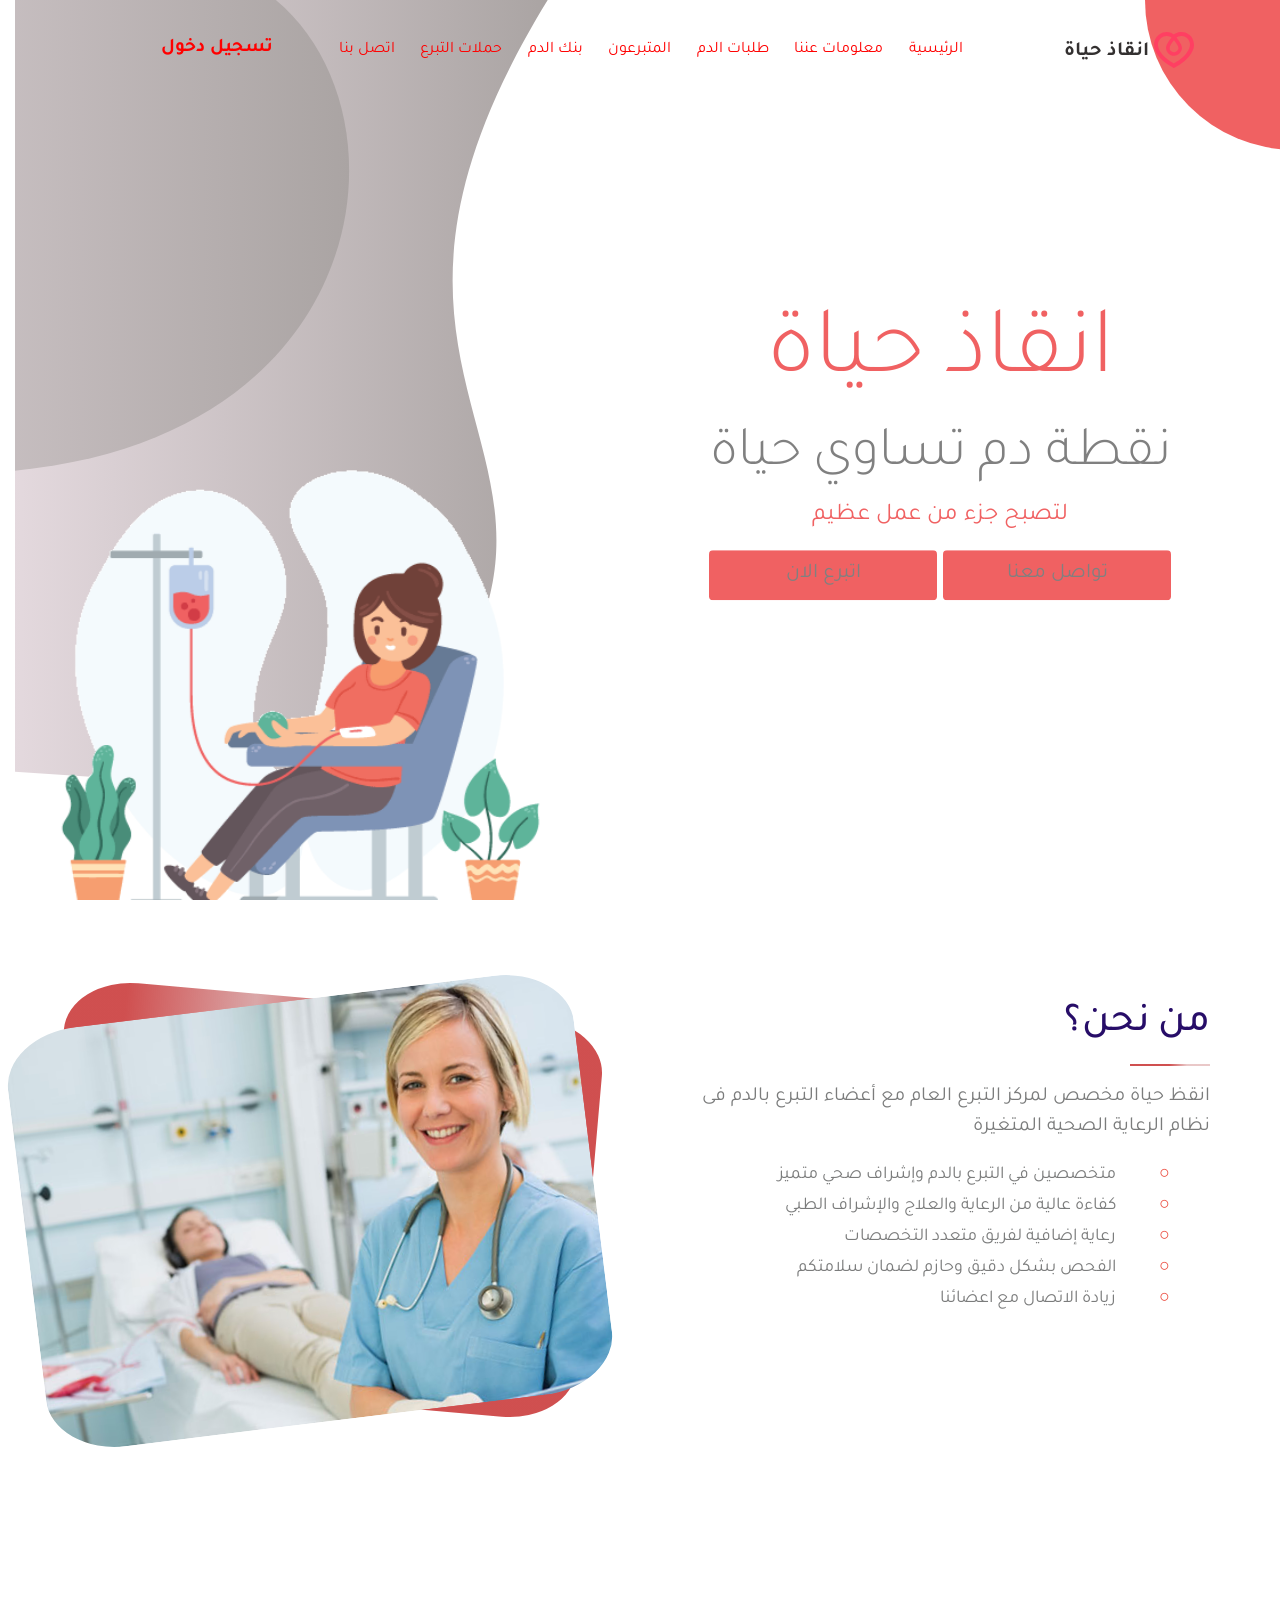
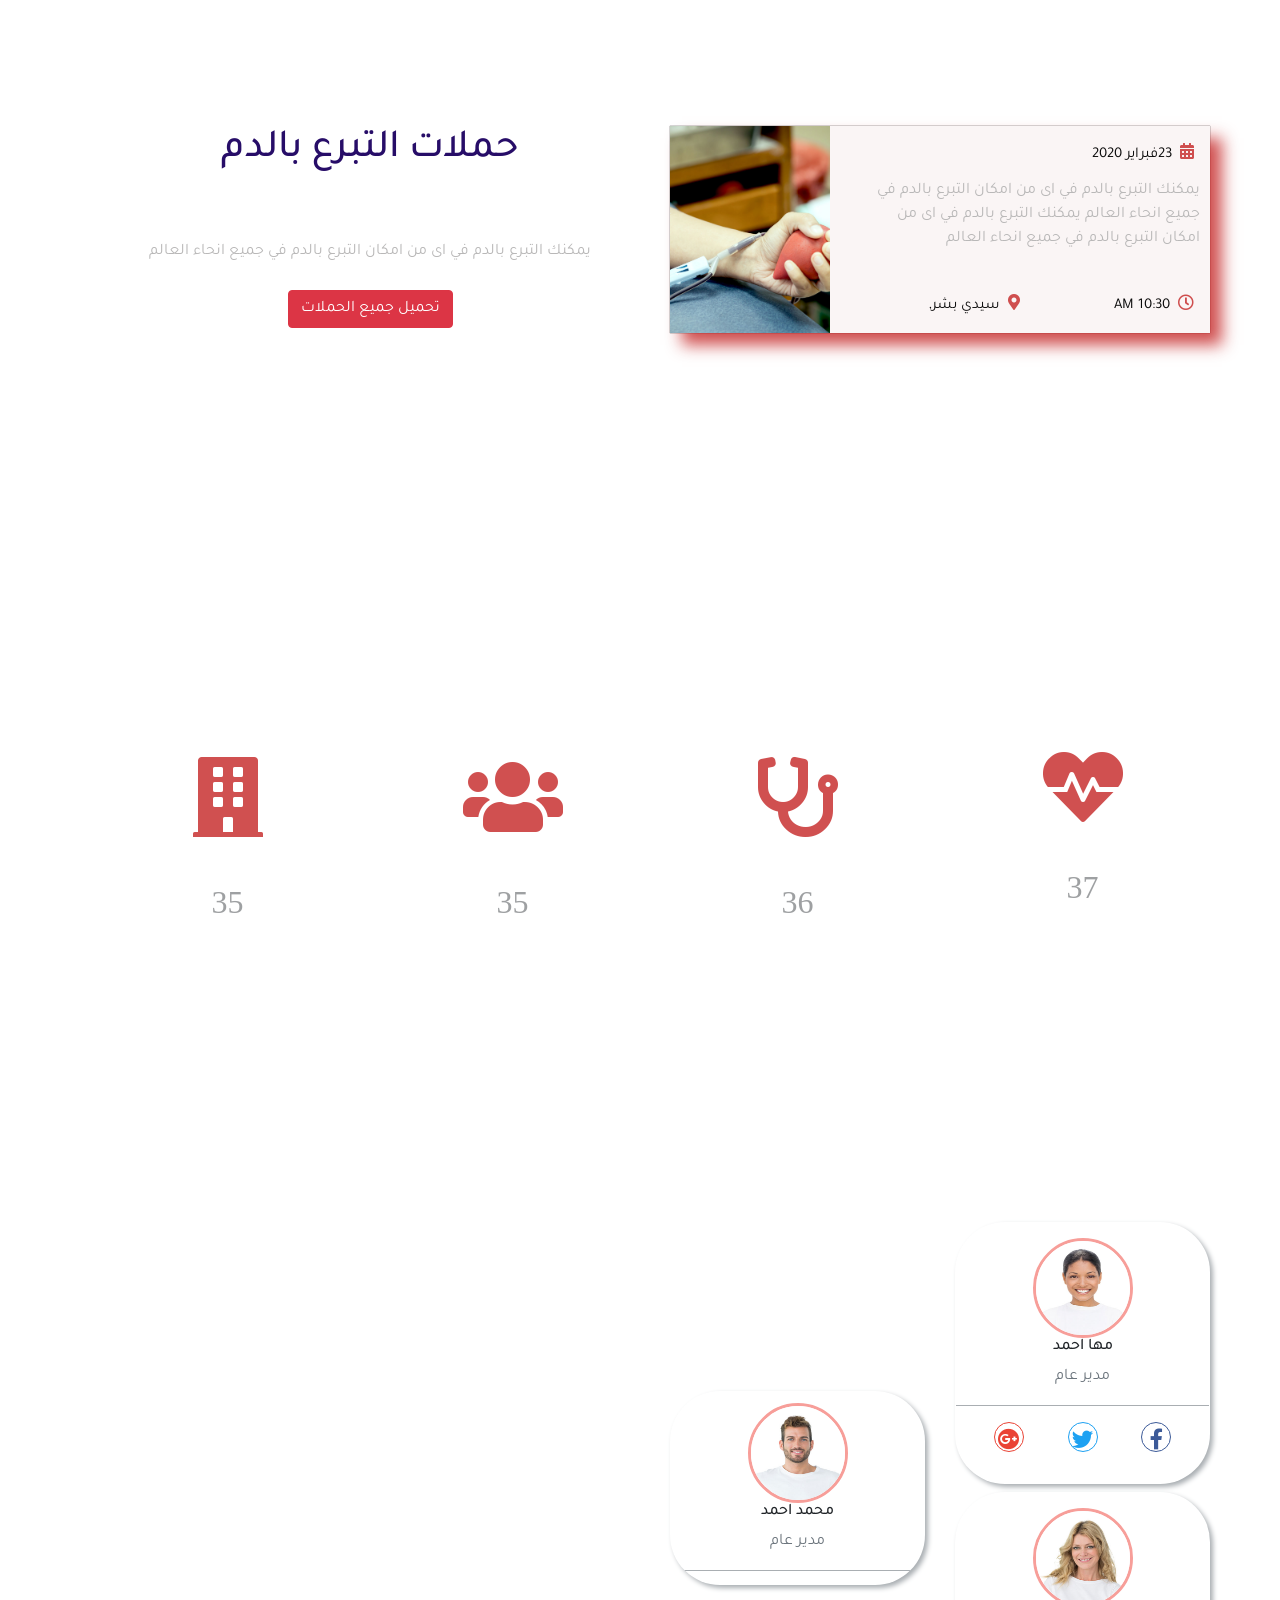
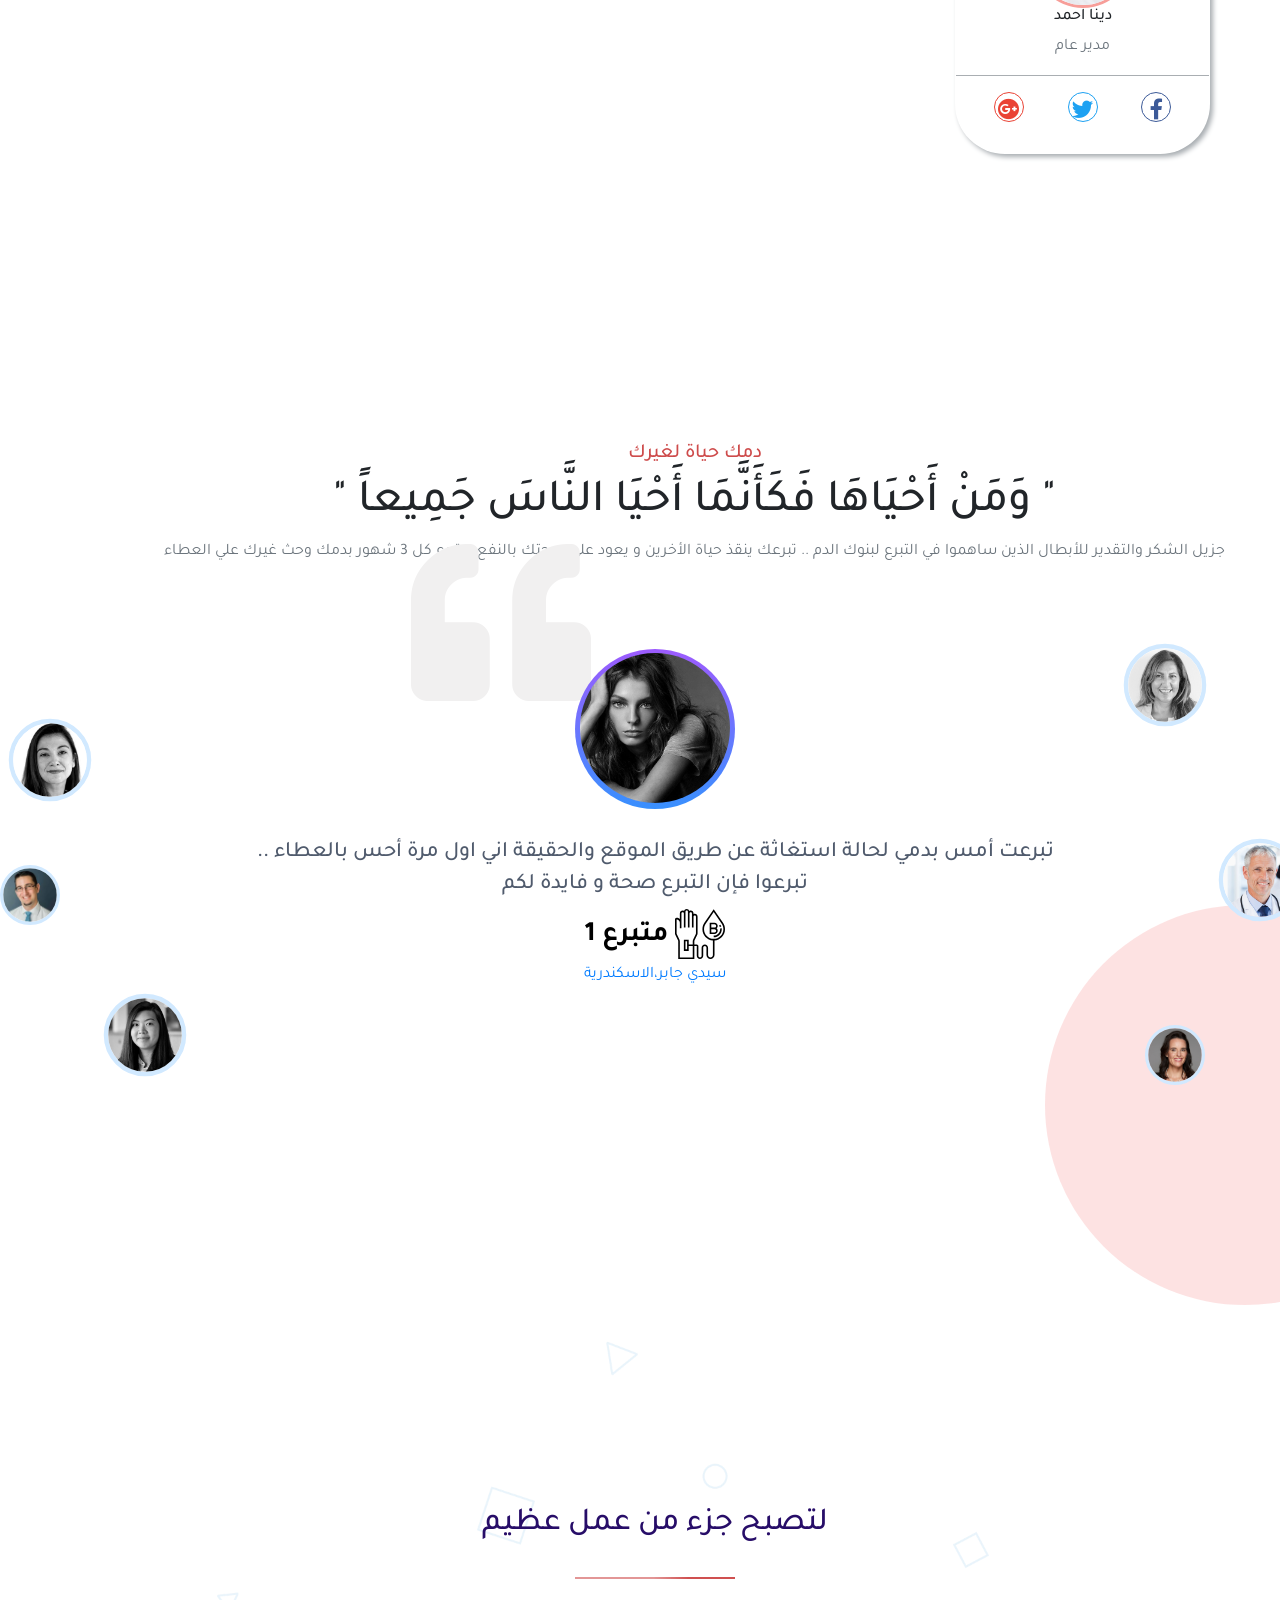
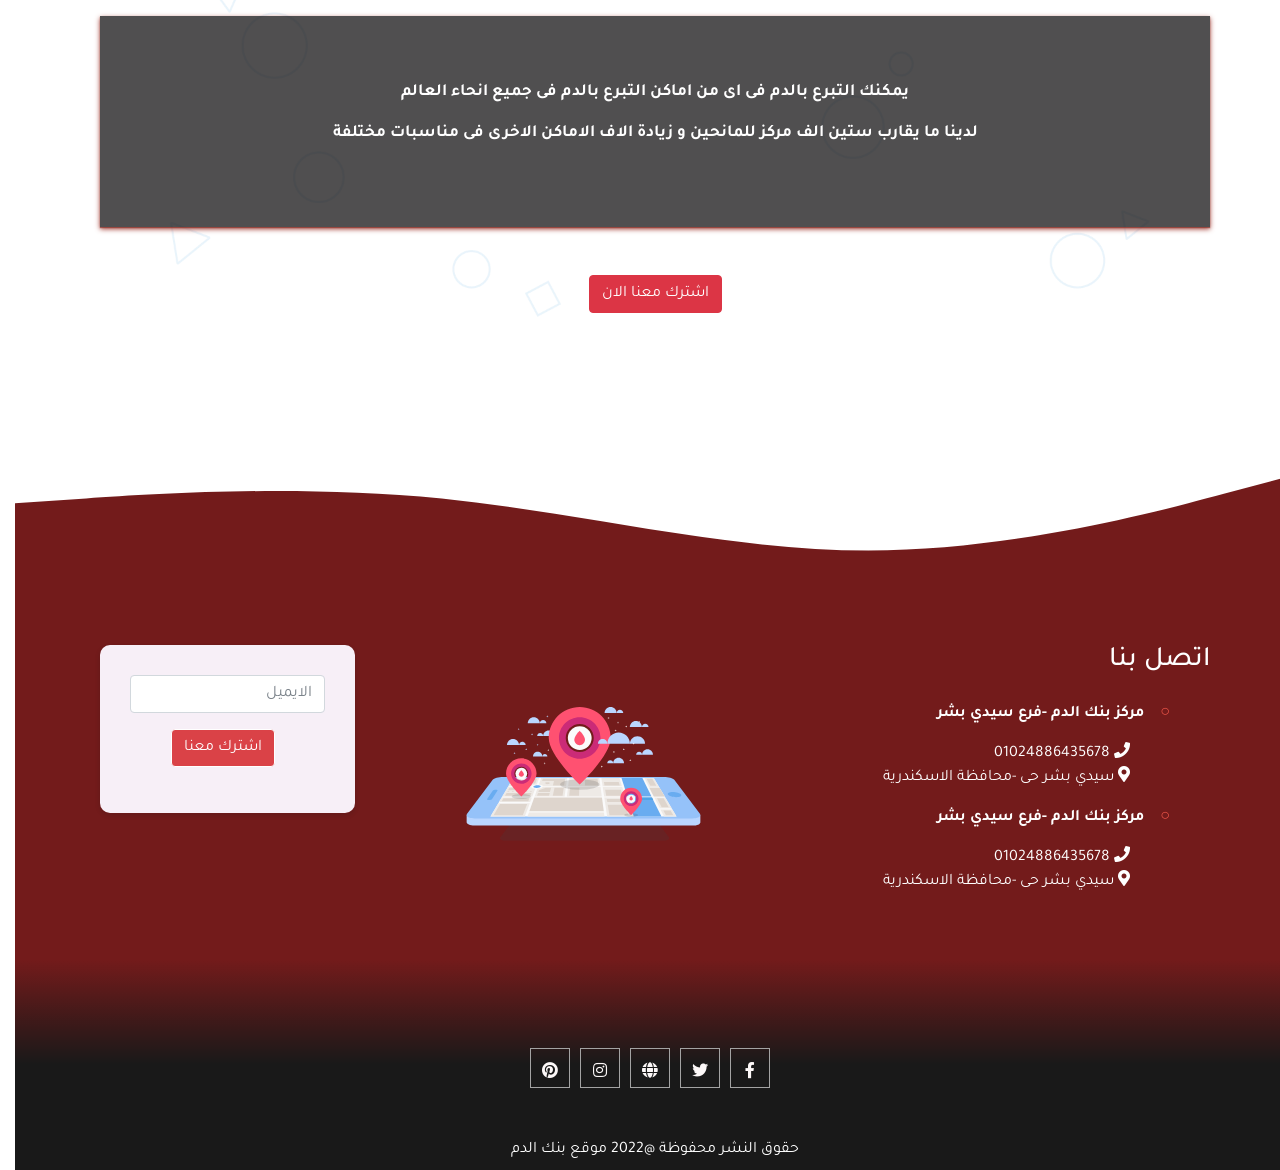
==== commit b8a2e47f: "Update index.html" ====
--- a/index.html
+++ b/index.html
@@ -648,7 +648,7 @@
         <a href="#" class=""><i class="fab fa-instagram"></i></a>
         <a href="#" class=""><i class="fab fa-pinterest fa-fw"></i></a>
       </div>
-      <p>حقوق النشر محفوظة @2020 موقع بنك الدم</p>
+      <p>حقوق النشر محفوظة @2022 موقع بنك الدم</p>
     </div>
   </section>
 
@@ -689,4 +689,4 @@
   <script src="js/index.js"></script>
 </body>
 
-</html>+</html>
